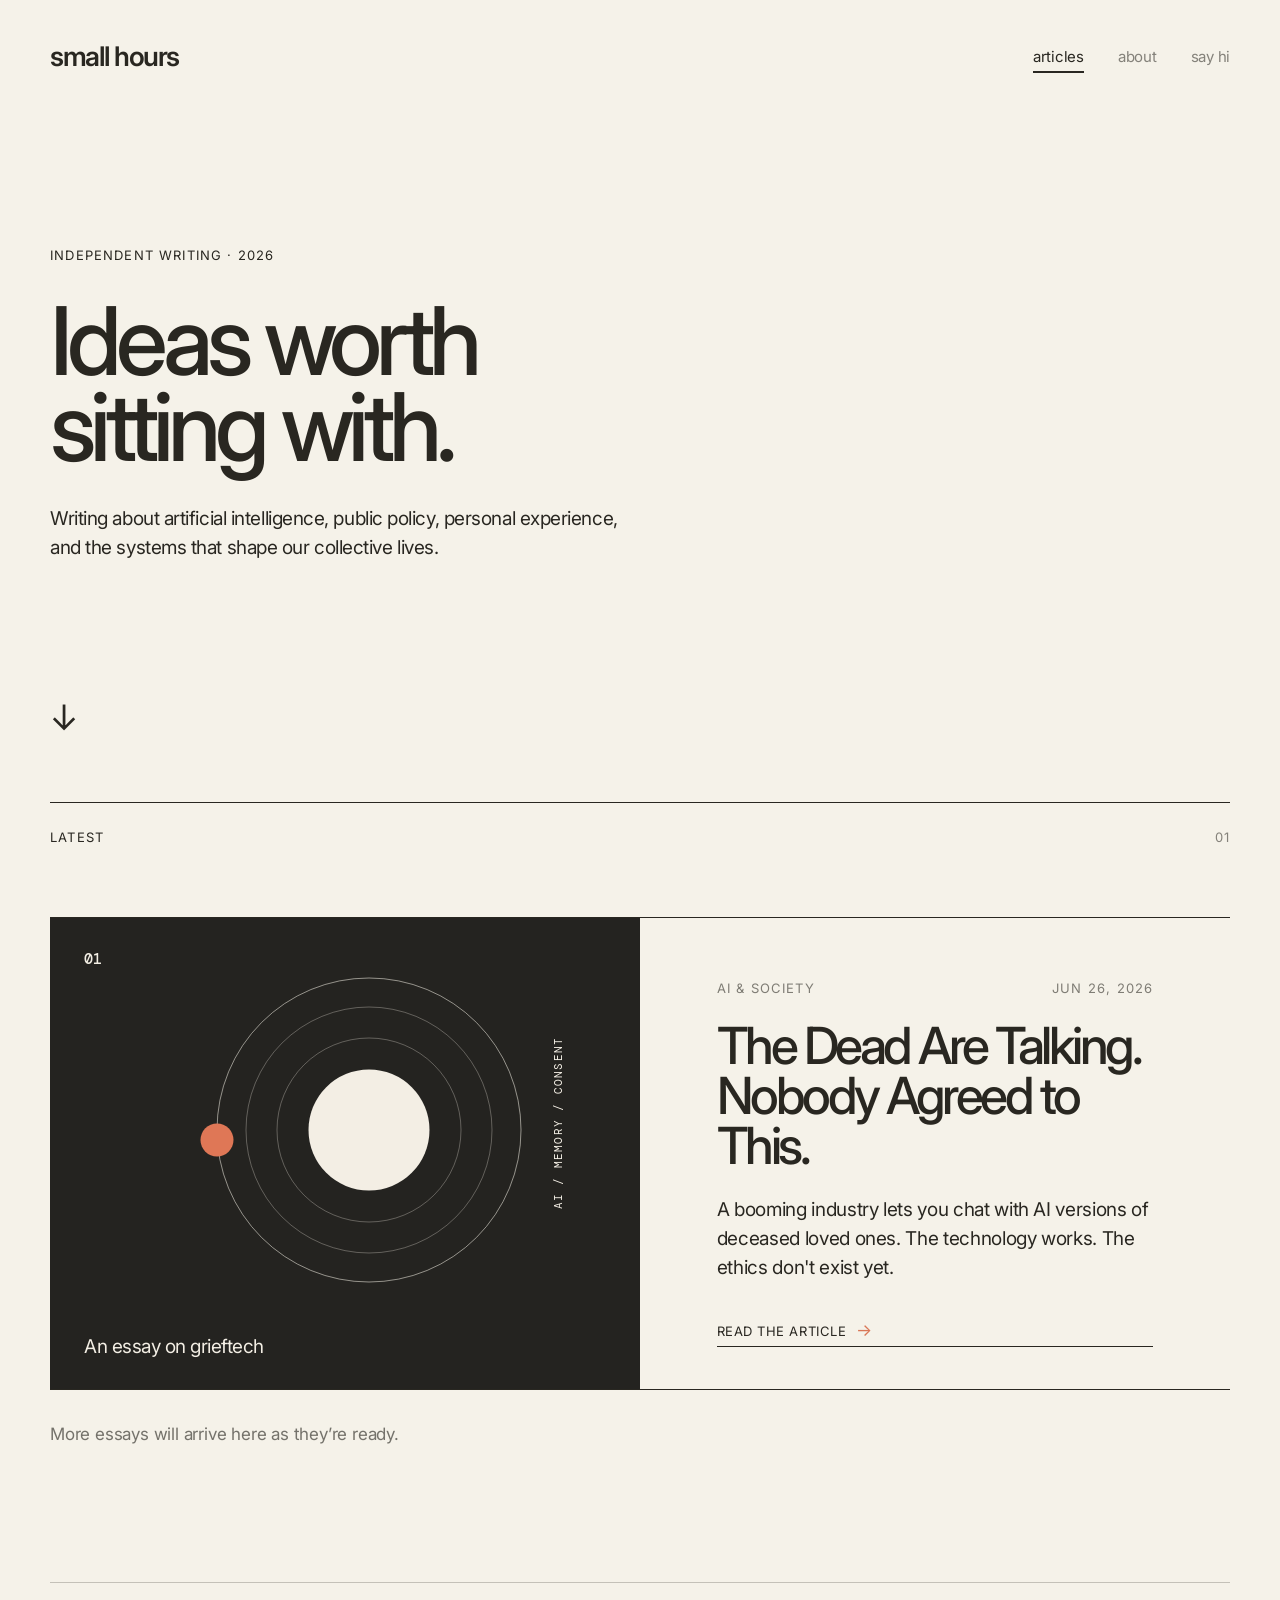
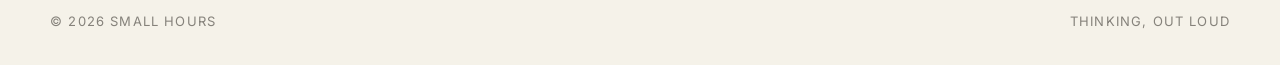
==== index.html @ 5e8f511c "Launch Small Hours" ====
<!doctype html>
<html lang="en">
  <head>
    <meta charset="UTF-8" />
    <meta name="viewport" content="width=device-width, initial-scale=1.0" />
    <meta name="description" content="Ideas, experiences, and questions about how the world works." />
    <title>small hours — thinking in public</title>
    <link rel="preconnect" href="https://fonts.googleapis.com" />
    <link rel="preconnect" href="https://fonts.gstatic.com" crossorigin />
    <link href="https://fonts.googleapis.com/css2?family=DM+Mono:wght@400;500&family=Inter:wght@400;500;600;700&family=Source+Serif+4:opsz,wght@8..60,400;8..60,500&display=swap" rel="stylesheet" />
    <link rel="stylesheet" href="./styles.css" />
  </head>
  <body>
    <header class="site-header">
      <a class="wordmark" href="#top" aria-label="small hours home">small hours</a>
      <nav aria-label="Main navigation">
        <a class="active" href="#writing">articles</a>
        <a href="./about.html">about</a>
        <a href="mailto:hello@smallhours.com">say hi</a>
      </nav>
    </header>

    <main id="top">
      <section class="intro" aria-labelledby="intro-heading">
        <p class="eyebrow">INDEPENDENT WRITING · 2026</p>
        <h1 id="intro-heading">Ideas worth<br />sitting with.</h1>
        <p class="lede">Writing about artificial intelligence, public policy, personal experience, and the systems that shape our collective lives.</p>
        <a class="down" href="#writing" aria-label="Scroll to writing">↓</a>
      </section>

      <section class="writing" id="writing" aria-labelledby="writing-heading">
        <div class="section-head">
          <p class="eyebrow" id="writing-heading">LATEST</p>
          <span>01</span>
        </div>
        <div id="article-list" aria-live="polite"></div>
      </section>

    </main>

    <footer><span>© 2026 SMALL HOURS</span><span>THINKING, OUT LOUD</span></footer>
    <script src="./articles.js"></script>
    <script src="./app.js"></script>
  </body>
</html>
---- styles.css ----
:root {
  --ink: #292721;
  --paper: #f5f2e9;
  --orange: #d97757;
  --line: rgba(41, 39, 33, .24);
  --mono: "DM Mono", monospace;
  --sans: "Inter", Arial, sans-serif;
  --serif: "Source Serif 4", Georgia, serif;
}

* { box-sizing: border-box; }
html { scroll-behavior: smooth; }
body { margin: 0; color: var(--ink); background: var(--paper); font-family: var(--sans); }
a { color: inherit; text-decoration: none; }

.site-header, main, footer { width: min(1180px, calc(100% - 64px)); margin: auto; }
.site-header { height: 112px; display: flex; justify-content: space-between; align-items: center; }
.wordmark { font-size: 27px; font-weight: 600; letter-spacing: -1.5px; }
nav { display: flex; gap: 34px; font-size: 15px; letter-spacing: -.25px; }
nav a { opacity: .55; position: relative; transition: opacity .2s, transform .2s; transform-origin: center; }
nav a::after { content: ""; position: absolute; height: 1.5px; left: 0; right: 0; bottom: -7px; background: currentColor; transform: scaleX(0); transform-origin: left; transition: transform .2s; }
nav a:hover { opacity: 1; transform: scale(1.08); } nav a:hover::after, nav .active::after { transform: scaleX(1); } nav .active { opacity: 1; }
.intro { min-height: 690px; padding: 135px 0 75px; position: relative; }
.eyebrow, .post-meta, .section-head, footer { font-size: 13px; letter-spacing: .09em; text-transform: uppercase; }
.eyebrow { margin: 0; }
h1 { margin: 35px 0 35px; font: 500 clamp(58px, 7.4vw, 112px)/.91 var(--sans); letter-spacing: -6px; max-width: 1000px; }
.lede { max-width: 570px; margin: 0; font-size: 19px; line-height: 1.5; letter-spacing: -.45px; }
.down { position: absolute; bottom: 64px; font-size: 35px; transition: transform .2s; }.down:hover { transform: translateY(5px); }
.writing { border-top: 1px solid var(--ink); padding: 26px 0 138px; }
.section-head { display: flex; justify-content: space-between; margin-bottom: 72px; }.section-head span { opacity: .55; }
.featured-post { display: grid; grid-template-columns: 1fr 1fr; border-top: 1px solid var(--ink); border-bottom: 1px solid var(--ink); }
.featured-art { min-height: 390px; display: block; position: relative; overflow: hidden; background: #242320; color: #f3eee4; }
.art-number { position: absolute; top: 31px; left: 34px; z-index: 2; font: 500 15px var(--mono); }.art-orbit { width: 305px; height: 305px; border: 1px solid rgba(243,238,228,.55); border-radius: 50%; position: absolute; top: 45%; left: 54%; transform: translate(-50%, -50%); }.art-orbit::after { content: ""; position: absolute; width: 33px; height: 33px; border-radius: 50%; background: #df7756; top: 48%; left: -17px; }.art-orbit i { position: absolute; border: 1px solid rgba(243,238,228,.3); border-radius: 50%; inset: 28px; }.art-orbit i:nth-child(2) { inset: 59px; }.art-orbit i:nth-child(3) { inset: 91px; background: #f3eee4; border: 0; }.art-theme { position: absolute; transform: rotate(-90deg); right: -4px; top: 42%; font: 11px var(--mono); letter-spacing: .11em; }.art-caption { position: absolute; bottom: 31px; left: 34px; font-size: 19px; letter-spacing: -.5px; }
.article-copy { padding: 42px clamp(42px, 6vw, 92px); display: flex; flex-direction: column; justify-content: center; }
.post-meta { display: flex; justify-content: space-between; padding: 20px 0 0; color: rgba(41,39,33,.58); }
.featured-post h2 { margin: 24px 0 24px; max-width: 600px; font: 500 clamp(43px, 4vw, 64px)/.98 var(--sans); letter-spacing: -3.5px; }.featured-post h2 a:hover { color: var(--orange); }
.article-copy > p { font-size: 19px; line-height: 1.55; letter-spacing: -.35px; max-width: 500px; margin: 0 0 37px; }
.text-link { display: inline-block; font-size: 13px; letter-spacing: .04em; text-transform: uppercase; border-bottom: 1px solid currentColor; padding-bottom: 6px; }.text-link span { color: var(--orange); font-size: 17px; padding-left: 5px; }
.soon { margin: 34px 0 0; color: rgba(41,39,33,.63); font-size: 17px; letter-spacing: -.2px; }
.about { border-top: 1px solid var(--ink); padding: 26px 0 142px; }.about > p:nth-child(2) { font: 500 clamp(46px, 5.4vw, 82px)/.99 var(--sans); letter-spacing: -4.5px; margin: 47px 0 27px; max-width: 940px; }.about-note { margin: 0; color: rgba(41,39,33,.58); font-size: 18px; }
footer { border-top: 1px solid var(--line); padding: 30px 0 36px; display: flex; justify-content: space-between; color: rgba(41,39,33,.55); }

.article-page { width: min(1000px, calc(100% - 64px)); margin: auto; padding: 56px 0 150px; }.back-link { display: inline-block; font-size: 14px; margin-bottom: 74px; border-bottom: 1px solid transparent; padding-bottom: 4px; }.back-link:hover { border-color: currentColor; }.article-header { border-bottom: 1px solid var(--ink); padding-bottom: 58px; }.article-header h1 { margin: 28px 0 27px; max-width: 860px; font-size: clamp(48px, 5.4vw, 82px); letter-spacing: -4.8px; }.article-header > p { font: 400 22px/1.42 var(--serif); max-width: 680px; margin: 0; letter-spacing: -.25px; }.article-body { max-width: 650px; margin: 0 auto; padding: 56px 0 72px; }.article-body p { font: 400 18px/1.62 var(--serif); letter-spacing: -.12px; margin: 0 0 27px; }.article-body a { text-decoration: underline; text-decoration-color: #ba8a72; text-underline-offset: 3px; text-decoration-thickness: 1px; }.article-body blockquote { border-left: 2px solid #cbbdad; margin: 40px 0; padding: 4px 0 4px 24px; color: #4a443c; font: italic 400 20px/1.5 var(--serif); }.article-body blockquote cite { display: block; margin-top: 13px; color: rgba(41,39,33,.58); font: 12px var(--sans); font-style: normal; letter-spacing: .08em; text-transform: uppercase; }.article-body hr { border: 0; border-top: 1px solid var(--line); margin: 50px 0; }
.about-page { width: min(1180px, calc(100% - 64px)); min-height: calc(100vh - 247px); margin: auto; padding: 96px 0 135px; }.about-page h1 { margin-top: 30px; }.about-placeholder { width: min(560px, 100%); margin: 80px 0 0 auto; border-top: 1px solid var(--ink); padding-top: 24px; }.about-placeholder p { margin: 0 0 22px; font: 400 22px/1.45 var(--serif); letter-spacing: -.22px; }

@media (max-width: 820px) { .site-header, main, footer { width: min(100% - 36px, 1180px); }.site-header { height: 78px; }.wordmark { font-size: 21px; } nav { gap: 14px; font-size: 11px; }.intro { min-height: 555px; padding-top: 95px; } h1 { font-size: clamp(54px, 15vw, 78px); letter-spacing: -4px; }.lede { font-size: 17px; }.featured-post { grid-template-columns: 1fr; }.featured-art { min-height: 325px; }.article-copy { min-height: 380px; padding: 38px 0; }.featured-post h2 { font-size: 43px; }.article-copy > p { font-size: 17px; }.writing { padding-bottom: 85px; }.about { padding-bottom: 95px; }.about > p:nth-child(2) { font-size: 46px; letter-spacing: -3px; }.about-note { font-size: 16px; } .article-page { width: min(100% - 36px, 1000px); padding: 36px 0 90px; }.back-link { margin-bottom: 60px; }.article-header { padding-bottom: 50px; }.article-header h1 { font-size: 56px; }.article-header > p { font-size: 19px; }.article-body { padding-top: 42px; }.article-body p { font-size: 17px; line-height: 1.6; }.about-page { width: min(100% - 36px, 1180px); padding: 75px 0 90px; }.about-placeholder { margin-top: 55px; }.about-placeholder p { font-size: 19px; } footer { font-size: 9px; } }
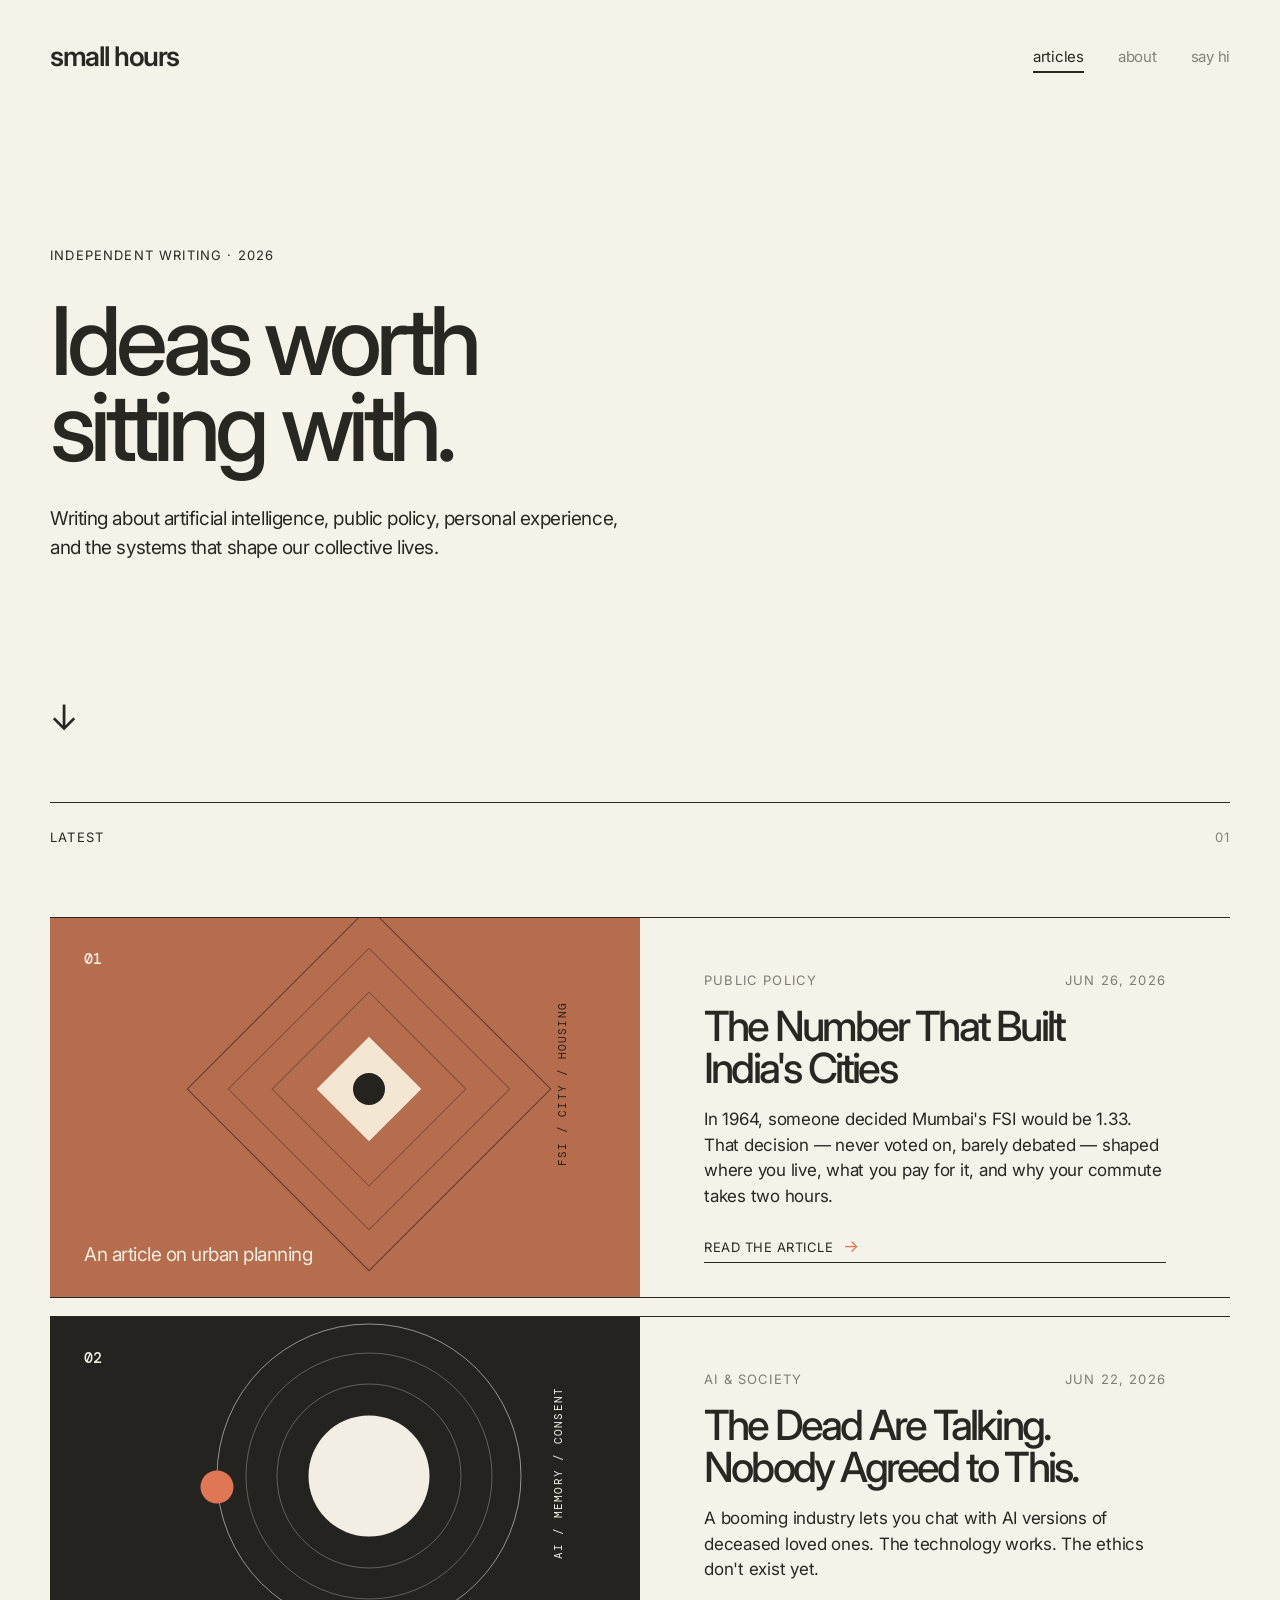
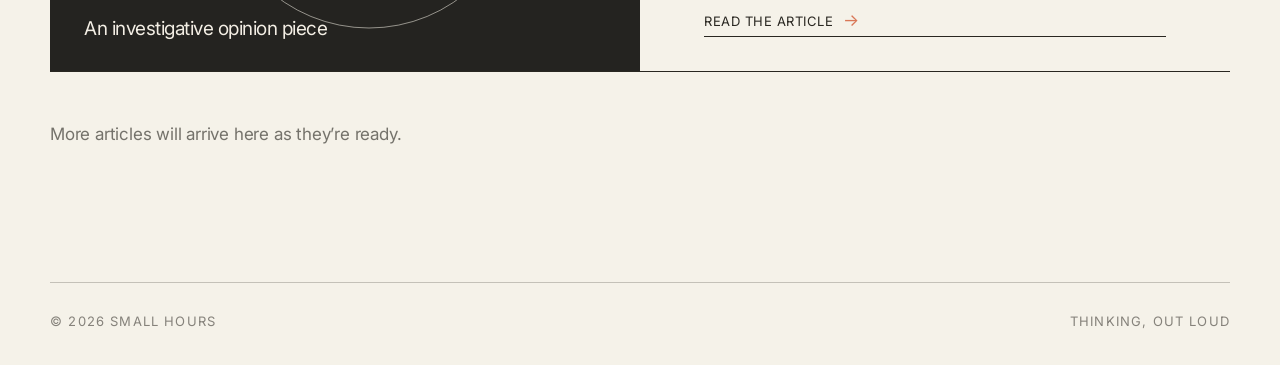
==== commit 95562c5b: "Update about page copy" ====
--- a/index.html
+++ b/index.html
@@ -16,7 +16,7 @@
       <nav aria-label="Main navigation">
         <a class="active" href="#writing">articles</a>
         <a href="./about.html">about</a>
-        <a href="mailto:hello@smallhours.com">say hi</a>
+        <a href="mailto:raghavmehra1406@gmail.com">say hi</a>
       </nav>
     </header>
 
--- a/styles.css
+++ b/styles.css
@@ -28,19 +28,22 @@
 .down { position: absolute; bottom: 64px; font-size: 35px; transition: transform .2s; }.down:hover { transform: translateY(5px); }
 .writing { border-top: 1px solid var(--ink); padding: 26px 0 138px; }
 .section-head { display: flex; justify-content: space-between; margin-bottom: 72px; }.section-head span { opacity: .55; }
+#article-list { display: grid; gap: 18px; }
 .featured-post { display: grid; grid-template-columns: 1fr 1fr; border-top: 1px solid var(--ink); border-bottom: 1px solid var(--ink); }
-.featured-art { min-height: 390px; display: block; position: relative; overflow: hidden; background: #242320; color: #f3eee4; }
+.featured-art { min-height: 300px; display: block; position: relative; overflow: hidden; background: #242320; color: #f3eee4; }
 .art-number { position: absolute; top: 31px; left: 34px; z-index: 2; font: 500 15px var(--mono); }.art-orbit { width: 305px; height: 305px; border: 1px solid rgba(243,238,228,.55); border-radius: 50%; position: absolute; top: 45%; left: 54%; transform: translate(-50%, -50%); }.art-orbit::after { content: ""; position: absolute; width: 33px; height: 33px; border-radius: 50%; background: #df7756; top: 48%; left: -17px; }.art-orbit i { position: absolute; border: 1px solid rgba(243,238,228,.3); border-radius: 50%; inset: 28px; }.art-orbit i:nth-child(2) { inset: 59px; }.art-orbit i:nth-child(3) { inset: 91px; background: #f3eee4; border: 0; }.art-theme { position: absolute; transform: rotate(-90deg); right: -4px; top: 42%; font: 11px var(--mono); letter-spacing: .11em; }.art-caption { position: absolute; bottom: 31px; left: 34px; font-size: 19px; letter-spacing: -.5px; }
-.article-copy { padding: 42px clamp(42px, 6vw, 92px); display: flex; flex-direction: column; justify-content: center; }
+.cover-city { background: #b56d4e; }.cover-city .art-orbit { width: 258px; height: 258px; border-radius: 0; transform: translate(-50%, -50%) rotate(45deg); border-color: rgba(33, 30, 26, .62); }.cover-city .art-orbit::after { width: 32px; height: 32px; top: calc(50% - 16px); left: calc(50% - 16px); background: #26221e; }.cover-city .art-orbit i { border-radius: 0; border-color: rgba(33, 30, 26, .38); }.cover-city .art-orbit i:nth-child(3) { background: #f3e6d2; }.cover-city .art-theme { color: #261f1a; }
+.article-copy { padding: 34px clamp(38px, 5vw, 68px); display: flex; flex-direction: column; justify-content: center; }
 .post-meta { display: flex; justify-content: space-between; padding: 20px 0 0; color: rgba(41,39,33,.58); }
-.featured-post h2 { margin: 24px 0 24px; max-width: 600px; font: 500 clamp(43px, 4vw, 64px)/.98 var(--sans); letter-spacing: -3.5px; }.featured-post h2 a:hover { color: var(--orange); }
-.article-copy > p { font-size: 19px; line-height: 1.55; letter-spacing: -.35px; max-width: 500px; margin: 0 0 37px; }
+.featured-post h2 { margin: 18px 0 18px; max-width: 560px; font: 500 clamp(34px, 3.25vw, 52px)/1 var(--sans); letter-spacing: -2.8px; }.featured-post h2 a:hover { color: var(--orange); }
+.article-copy > p { font-size: 17px; line-height: 1.5; letter-spacing: -.25px; max-width: 465px; margin: 0 0 27px; }
 .text-link { display: inline-block; font-size: 13px; letter-spacing: .04em; text-transform: uppercase; border-bottom: 1px solid currentColor; padding-bottom: 6px; }.text-link span { color: var(--orange); font-size: 17px; padding-left: 5px; }
 .soon { margin: 34px 0 0; color: rgba(41,39,33,.63); font-size: 17px; letter-spacing: -.2px; }
 .about { border-top: 1px solid var(--ink); padding: 26px 0 142px; }.about > p:nth-child(2) { font: 500 clamp(46px, 5.4vw, 82px)/.99 var(--sans); letter-spacing: -4.5px; margin: 47px 0 27px; max-width: 940px; }.about-note { margin: 0; color: rgba(41,39,33,.58); font-size: 18px; }
 footer { border-top: 1px solid var(--line); padding: 30px 0 36px; display: flex; justify-content: space-between; color: rgba(41,39,33,.55); }
 
 .article-page { width: min(1000px, calc(100% - 64px)); margin: auto; padding: 56px 0 150px; }.back-link { display: inline-block; font-size: 14px; margin-bottom: 74px; border-bottom: 1px solid transparent; padding-bottom: 4px; }.back-link:hover { border-color: currentColor; }.article-header { border-bottom: 1px solid var(--ink); padding-bottom: 58px; }.article-header h1 { margin: 28px 0 27px; max-width: 860px; font-size: clamp(48px, 5.4vw, 82px); letter-spacing: -4.8px; }.article-header > p { font: 400 22px/1.42 var(--serif); max-width: 680px; margin: 0; letter-spacing: -.25px; }.article-body { max-width: 650px; margin: 0 auto; padding: 56px 0 72px; }.article-body p { font: 400 18px/1.62 var(--serif); letter-spacing: -.12px; margin: 0 0 27px; }.article-body a { text-decoration: underline; text-decoration-color: #ba8a72; text-underline-offset: 3px; text-decoration-thickness: 1px; }.article-body blockquote { border-left: 2px solid #cbbdad; margin: 40px 0; padding: 4px 0 4px 24px; color: #4a443c; font: italic 400 20px/1.5 var(--serif); }.article-body blockquote cite { display: block; margin-top: 13px; color: rgba(41,39,33,.58); font: 12px var(--sans); font-style: normal; letter-spacing: .08em; text-transform: uppercase; }.article-body hr { border: 0; border-top: 1px solid var(--line); margin: 50px 0; }
+.article-body .stat { margin: 38px 0; padding: 22px 0; border-top: 1px solid var(--line); border-bottom: 1px solid var(--line); display: grid; grid-template-columns: repeat(3, 1fr); gap: 16px; text-align: center; color: rgba(41,39,33,.7); font: 12px/1.35 var(--sans); }.article-body .stat.cols-2 { grid-template-columns: repeat(2, 1fr); }.article-body .stat.cols-4 { grid-template-columns: repeat(4, 1fr); }.article-body .stat strong { display: block; margin-bottom: 7px; color: var(--ink); font: 500 28px/1 var(--serif); }
 .about-page { width: min(1180px, calc(100% - 64px)); min-height: calc(100vh - 247px); margin: auto; padding: 96px 0 135px; }.about-page h1 { margin-top: 30px; }.about-placeholder { width: min(560px, 100%); margin: 80px 0 0 auto; border-top: 1px solid var(--ink); padding-top: 24px; }.about-placeholder p { margin: 0 0 22px; font: 400 22px/1.45 var(--serif); letter-spacing: -.22px; }
 
 @media (max-width: 820px) { .site-header, main, footer { width: min(100% - 36px, 1180px); }.site-header { height: 78px; }.wordmark { font-size: 21px; } nav { gap: 14px; font-size: 11px; }.intro { min-height: 555px; padding-top: 95px; } h1 { font-size: clamp(54px, 15vw, 78px); letter-spacing: -4px; }.lede { font-size: 17px; }.featured-post { grid-template-columns: 1fr; }.featured-art { min-height: 325px; }.article-copy { min-height: 380px; padding: 38px 0; }.featured-post h2 { font-size: 43px; }.article-copy > p { font-size: 17px; }.writing { padding-bottom: 85px; }.about { padding-bottom: 95px; }.about > p:nth-child(2) { font-size: 46px; letter-spacing: -3px; }.about-note { font-size: 16px; } .article-page { width: min(100% - 36px, 1000px); padding: 36px 0 90px; }.back-link { margin-bottom: 60px; }.article-header { padding-bottom: 50px; }.article-header h1 { font-size: 56px; }.article-header > p { font-size: 19px; }.article-body { padding-top: 42px; }.article-body p { font-size: 17px; line-height: 1.6; }.about-page { width: min(100% - 36px, 1180px); padding: 75px 0 90px; }.about-placeholder { margin-top: 55px; }.about-placeholder p { font-size: 19px; } footer { font-size: 9px; } }
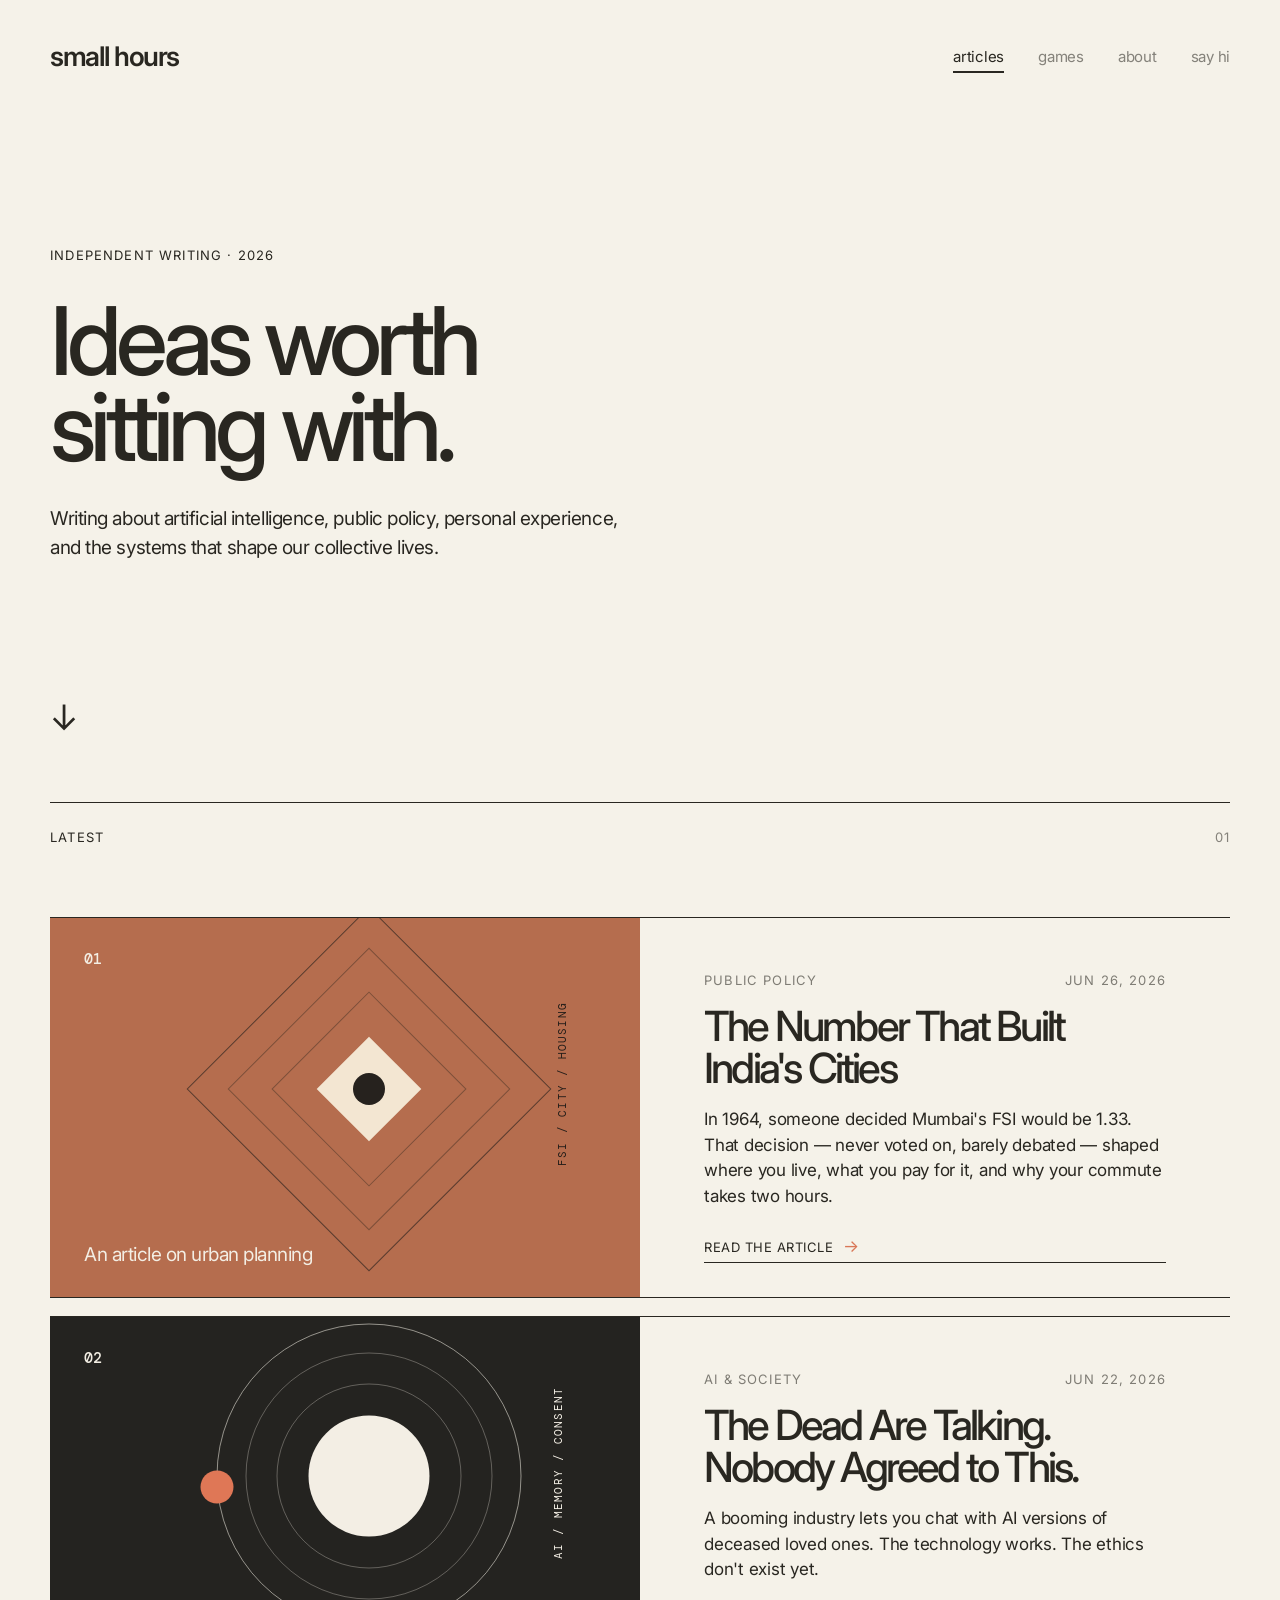
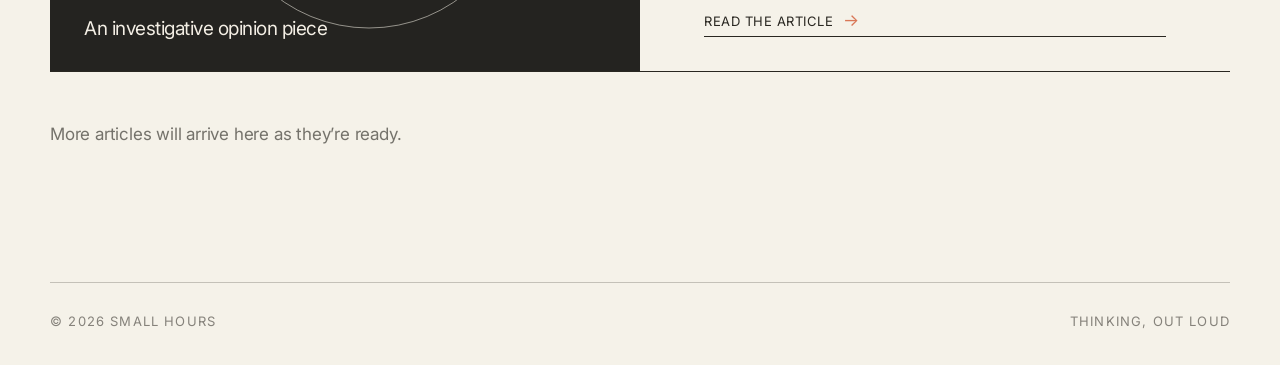
==== commit 37b92433: "Add games section and playable puzzles" ====
--- a/index.html
+++ b/index.html
@@ -15,6 +15,7 @@
       <a class="wordmark" href="#top" aria-label="small hours home">small hours</a>
       <nav aria-label="Main navigation">
         <a class="active" href="#writing">articles</a>
+        <a href="./games.html">games</a>
         <a href="./about.html">about</a>
         <a href="mailto:raghavmehra1406@gmail.com">say hi</a>
       </nav>
--- a/styles.css
+++ b/styles.css
@@ -45,5 +45,10 @@
 .article-page { width: min(1000px, calc(100% - 64px)); margin: auto; padding: 56px 0 150px; }.back-link { display: inline-block; font-size: 14px; margin-bottom: 74px; border-bottom: 1px solid transparent; padding-bottom: 4px; }.back-link:hover { border-color: currentColor; }.article-header { border-bottom: 1px solid var(--ink); padding-bottom: 58px; }.article-header h1 { margin: 28px 0 27px; max-width: 860px; font-size: clamp(48px, 5.4vw, 82px); letter-spacing: -4.8px; }.article-header > p { font: 400 22px/1.42 var(--serif); max-width: 680px; margin: 0; letter-spacing: -.25px; }.article-body { max-width: 650px; margin: 0 auto; padding: 56px 0 72px; }.article-body p { font: 400 18px/1.62 var(--serif); letter-spacing: -.12px; margin: 0 0 27px; }.article-body a { text-decoration: underline; text-decoration-color: #ba8a72; text-underline-offset: 3px; text-decoration-thickness: 1px; }.article-body blockquote { border-left: 2px solid #cbbdad; margin: 40px 0; padding: 4px 0 4px 24px; color: #4a443c; font: italic 400 20px/1.5 var(--serif); }.article-body blockquote cite { display: block; margin-top: 13px; color: rgba(41,39,33,.58); font: 12px var(--sans); font-style: normal; letter-spacing: .08em; text-transform: uppercase; }.article-body hr { border: 0; border-top: 1px solid var(--line); margin: 50px 0; }
 .article-body .stat { margin: 38px 0; padding: 22px 0; border-top: 1px solid var(--line); border-bottom: 1px solid var(--line); display: grid; grid-template-columns: repeat(3, 1fr); gap: 16px; text-align: center; color: rgba(41,39,33,.7); font: 12px/1.35 var(--sans); }.article-body .stat.cols-2 { grid-template-columns: repeat(2, 1fr); }.article-body .stat.cols-4 { grid-template-columns: repeat(4, 1fr); }.article-body .stat strong { display: block; margin-bottom: 7px; color: var(--ink); font: 500 28px/1 var(--serif); }
 .about-page { width: min(1180px, calc(100% - 64px)); min-height: calc(100vh - 247px); margin: auto; padding: 96px 0 135px; }.about-page h1 { margin-top: 30px; }.about-placeholder { width: min(560px, 100%); margin: 80px 0 0 auto; border-top: 1px solid var(--ink); padding-top: 24px; }.about-placeholder p { margin: 0 0 22px; font: 400 22px/1.45 var(--serif); letter-spacing: -.22px; }
+.games-page { width: min(1180px, calc(100% - 64px)); min-height: calc(100vh - 247px); margin: auto; padding: 96px 0 135px; }.games-page h1 { margin-top: 30px; }.games-lede { max-width: 520px; margin: -12px 0 72px; font-size: 20px; line-height: 1.45; letter-spacing: -.35px; }.game-grid { display: grid; grid-template-columns: repeat(2, 1fr); gap: 18px; border-top: 1px solid var(--ink); padding-top: 18px; }.game-card { min-height: 280px; padding: 28px; border: 1px solid var(--ink); display: flex; flex-direction: column; justify-content: space-between; background: #242320; color: #f3eee4; }.game-card.muted { background: transparent; color: var(--ink); }.game-card span { font: 500 15px var(--mono); }.game-card h2 { margin: 0 0 12px; font: 500 clamp(32px, 4vw, 54px)/.95 var(--sans); letter-spacing: -2.8px; }.game-card p { max-width: 340px; margin: 0; font-size: 17px; line-height: 1.45; letter-spacing: -.25px; color: currentColor; opacity: .74; }
+.game-card { transition: transform .2s, background .2s, color .2s; }.game-card[href]:hover { transform: translateY(-4px); background: #11100f; }.game-card.muted[href]:hover { background: #e8e1d2; color: var(--ink); }
+.connections-page { width: min(980px, calc(100% - 64px)); margin: auto; padding: 48px 0 130px; }.connections-hero { display: grid; grid-template-columns: 1.05fr .95fr; gap: 64px; align-items: end; border-bottom: 1px solid var(--ink); padding-bottom: 44px; }.connections-hero h1 { margin: 28px 0 0; font-size: clamp(58px, 7vw, 104px); }.connections-hero > p:last-child { margin: 0 0 12px; font: 400 22px/1.42 var(--serif); letter-spacing: -.25px; }.connections-game { padding-top: 32px; }.connections-status { display: flex; justify-content: space-between; gap: 24px; margin-bottom: 18px; font: 500 14px var(--mono); letter-spacing: -.2px; }.connections-status p { margin: 0; }.solved-groups { display: grid; gap: 10px; margin-bottom: 14px; }.solved-group { padding: 18px; border: 1px solid var(--ink); text-align: center; }.solved-group h2 { margin: 0 0 6px; font: 700 16px var(--sans); text-transform: uppercase; letter-spacing: .08em; }.solved-group p { margin: 0; font: 500 15px var(--sans); }.solved-group.yellow { background: #ead07a; }.solved-group.green { background: #a8c66c; }.solved-group.blue { background: #8bb9d8; }.solved-group.purple { background: #b89ad8; }.connections-board { display: grid; grid-template-columns: repeat(4, 1fr); gap: 10px; }.connection-tile { min-height: 82px; border: 1px solid rgba(41,39,33,.3); border-radius: 0; background: #e8e1d2; color: var(--ink); cursor: pointer; font: 700 16px var(--sans); letter-spacing: -.25px; text-transform: uppercase; transition: background .15s, color .15s, transform .15s; }.connection-tile:hover { transform: translateY(-2px); }.connection-tile.selected { background: #242320; color: #f3eee4; border-color: #242320; }.connections-actions { display: flex; justify-content: center; gap: 10px; margin-top: 22px; }.connections-actions button, .share-btn { border: 1px solid var(--ink); background: transparent; color: var(--ink); padding: 12px 18px; cursor: pointer; font: 600 13px var(--sans); text-transform: uppercase; letter-spacing: .05em; }.connections-actions button:hover, .share-btn:hover { background: var(--ink); color: var(--paper); }.connections-actions button:disabled { opacity: .4; cursor: not-allowed; }.share-btn { display: block; margin: 18px auto 0; background: var(--ink); color: var(--paper); }
+.logo-page { width: min(980px, calc(100% - 64px)); margin: auto; padding: 48px 0 130px; }.logo-hero { display: grid; grid-template-columns: 1.05fr .95fr; gap: 64px; align-items: end; border-bottom: 1px solid var(--ink); padding-bottom: 44px; }.logo-hero h1 { margin: 28px 0 0; font-size: clamp(58px, 7vw, 104px); }.logo-hero > p:last-child { margin: 0 0 12px; font: 400 22px/1.42 var(--serif); letter-spacing: -.25px; }.logo-game { padding-top: 32px; }.logo-status { display: flex; justify-content: space-between; gap: 24px; margin-bottom: 18px; font: 500 14px var(--mono); letter-spacing: -.2px; }.logo-status p { margin: 0; }.logo-stage { min-height: 340px; border: 1px solid var(--ink); background: #242320; display: grid; place-items: center; overflow: hidden; }.logo-mask { width: min(520px, 86%); min-height: 230px; display: grid; place-items: center; clip-path: inset(38% 38% 38% 38%); transition: clip-path .35s ease; }.logo-mask.reveal-2 { clip-path: inset(28% 30% 28% 30%); }.logo-mask.reveal-3 { clip-path: inset(18% 20% 18% 20%); }.logo-mask.reveal-4 { clip-path: inset(8% 10% 8% 10%); }.logo-mask.reveal-5 { clip-path: inset(0); }.fake-logo { width: 100%; min-height: 230px; position: relative; display: grid; place-items: center; color: #f3eee4; }.logo-ring { width: 188px; height: 188px; border: 18px solid #d97757; border-radius: 50%; position: absolute; }.logo-ring::after { content: ""; position: absolute; width: 74px; height: 74px; right: -37px; top: 39px; border-radius: 50%; background: #f3eee4; }.logo-dot { width: 34px; height: 34px; border-radius: 50%; background: #8bb9d8; position: absolute; left: calc(50% - 17px); top: 46px; }.logo-word { position: absolute; bottom: 12px; font: 700 clamp(48px, 8vw, 88px)/1 var(--sans); letter-spacing: -5px; }.logo-star { width: 160px; height: 160px; background: #ead07a; clip-path: polygon(50% 0, 61% 35%, 98% 35%, 68% 56%, 79% 92%, 50% 70%, 21% 92%, 32% 56%, 2% 35%, 39% 35%); position: absolute; top: 18px; }.logo-line { width: 250px; height: 20px; background: #a8c66c; position: absolute; top: 74px; transform: skewX(-24deg); }.logo-line.small { width: 170px; top: 126px; background: #d97757; }.logo-arch { width: 190px; height: 140px; border: 22px solid #8bb9d8; border-bottom: 0; border-radius: 120px 120px 0 0; position: absolute; top: 38px; }.logo-block { width: 140px; height: 34px; background: #ead07a; position: absolute; top: 158px; }.logo-options { display: grid; grid-template-columns: repeat(2, 1fr); gap: 10px; margin-top: 18px; }.logo-option, .logo-actions button { border: 1px solid var(--ink); background: #fffaf0; color: var(--ink); padding: 15px 18px; cursor: pointer; font: 700 14px var(--sans); text-transform: uppercase; letter-spacing: .04em; }.logo-option:hover, .logo-actions button:hover { background: var(--ink); color: var(--paper); }.logo-option.correct { background: #a8c66c; color: var(--ink); }.logo-option.wrong { background: #e6d8c4; color: rgba(41,39,33,.45); text-decoration: line-through; }.logo-actions { display: flex; justify-content: center; gap: 10px; margin-top: 18px; }.logo-actions button { background: transparent; font-size: 13px; }.logo-actions button:disabled, .logo-option:disabled { opacity: .55; cursor: not-allowed; }
+.crossword-page { width: min(1080px, calc(100% - 64px)); margin: auto; padding: 48px 0 130px; }.crossword-hero { display: grid; grid-template-columns: 1.05fr .95fr; gap: 64px; align-items: end; border-bottom: 1px solid var(--ink); padding-bottom: 44px; }.crossword-hero h1 { margin: 28px 0 0; font-size: clamp(58px, 7vw, 104px); }.crossword-hero > p:last-child { margin: 0 0 12px; font: 400 22px/1.42 var(--serif); letter-spacing: -.25px; }.crossword-game { padding-top: 32px; }.crossword-status { display: flex; justify-content: space-between; gap: 24px; margin-bottom: 18px; font: 500 14px var(--mono); letter-spacing: -.2px; }.crossword-status p { margin: 0; }.crossword-layout { display: grid; grid-template-columns: minmax(280px, 420px) 1fr; gap: 44px; align-items: start; }.crossword-grid { display: grid; grid-template-columns: repeat(5, 1fr); border: 2px solid var(--ink); background: var(--ink); gap: 2px; }.crossword-cell { aspect-ratio: 1; background: #fffaf0; position: relative; }.crossword-cell.active-entry { background: #efe1bf; }.crossword-cell.block { background: #242320; }.crossword-cell span { position: absolute; top: 4px; left: 5px; font: 700 10px var(--sans); color: rgba(41,39,33,.62); }.crossword-cell input { width: 100%; height: 100%; border: 0; background: transparent; color: var(--ink); text-align: center; font: 700 clamp(24px, 4vw, 42px)/1 var(--sans); text-transform: uppercase; outline: 0; }.crossword-cell input:focus { background: #ead07a; }.crossword-cell input.right { background: rgba(168,198,108,.45); }.crossword-cell input.wrong { background: rgba(217,119,87,.36); }.crossword-clues { display: grid; grid-template-columns: repeat(2, 1fr); gap: 30px; border-top: 1px solid var(--ink); padding-top: 22px; }.crossword-clues h2 { margin: 0 0 14px; font: 700 14px var(--sans); text-transform: uppercase; letter-spacing: .08em; }.crossword-clues ol { margin: 0; padding: 0; list-style: none; }.crossword-clues li { margin: 0 0 13px; font: 400 17px/1.35 var(--serif); letter-spacing: -.15px; }.crossword-clues li span { font: 700 13px var(--sans); }.crossword-actions { display: flex; justify-content: center; gap: 10px; margin-top: 24px; }.crossword-actions button { border: 1px solid var(--ink); background: transparent; color: var(--ink); padding: 12px 18px; cursor: pointer; font: 600 13px var(--sans); text-transform: uppercase; letter-spacing: .05em; }.crossword-actions button:hover { background: var(--ink); color: var(--paper); }
 
-@media (max-width: 820px) { .site-header, main, footer { width: min(100% - 36px, 1180px); }.site-header { height: 78px; }.wordmark { font-size: 21px; } nav { gap: 14px; font-size: 11px; }.intro { min-height: 555px; padding-top: 95px; } h1 { font-size: clamp(54px, 15vw, 78px); letter-spacing: -4px; }.lede { font-size: 17px; }.featured-post { grid-template-columns: 1fr; }.featured-art { min-height: 325px; }.article-copy { min-height: 380px; padding: 38px 0; }.featured-post h2 { font-size: 43px; }.article-copy > p { font-size: 17px; }.writing { padding-bottom: 85px; }.about { padding-bottom: 95px; }.about > p:nth-child(2) { font-size: 46px; letter-spacing: -3px; }.about-note { font-size: 16px; } .article-page { width: min(100% - 36px, 1000px); padding: 36px 0 90px; }.back-link { margin-bottom: 60px; }.article-header { padding-bottom: 50px; }.article-header h1 { font-size: 56px; }.article-header > p { font-size: 19px; }.article-body { padding-top: 42px; }.article-body p { font-size: 17px; line-height: 1.6; }.about-page { width: min(100% - 36px, 1180px); padding: 75px 0 90px; }.about-placeholder { margin-top: 55px; }.about-placeholder p { font-size: 19px; } footer { font-size: 9px; } }
+@media (max-width: 820px) { .site-header, main, footer { width: min(100% - 36px, 1180px); }.site-header { height: 78px; }.wordmark { font-size: 21px; } nav { gap: 14px; font-size: 11px; }.intro { min-height: 555px; padding-top: 95px; } h1 { font-size: clamp(54px, 15vw, 78px); letter-spacing: -4px; }.lede { font-size: 17px; }.featured-post { grid-template-columns: 1fr; }.featured-art { min-height: 325px; }.article-copy { min-height: 380px; padding: 38px 0; }.featured-post h2 { font-size: 43px; }.article-copy > p { font-size: 17px; }.writing { padding-bottom: 85px; }.about { padding-bottom: 95px; }.about > p:nth-child(2) { font-size: 46px; letter-spacing: -3px; }.about-note { font-size: 16px; } .article-page { width: min(100% - 36px, 1000px); padding: 36px 0 90px; }.back-link { margin-bottom: 60px; }.article-header { padding-bottom: 50px; }.article-header h1 { font-size: 56px; }.article-header > p { font-size: 19px; }.article-body { padding-top: 42px; }.article-body p { font-size: 17px; line-height: 1.6; }.about-page, .games-page, .connections-page, .logo-page, .crossword-page { width: min(100% - 36px, 1180px); padding: 75px 0 90px; }.about-placeholder { margin-top: 55px; }.about-placeholder p { font-size: 19px; }.games-lede { margin-bottom: 44px; font-size: 17px; }.game-grid { grid-template-columns: 1fr; }.game-card { min-height: 220px; }.connections-hero, .logo-hero, .crossword-hero { display: block; }.connections-hero > p:last-child, .logo-hero > p:last-child, .crossword-hero > p:last-child { margin-top: 28px; font-size: 18px; }.connections-board { gap: 8px; }.connection-tile { min-height: 66px; font-size: 12px; }.connections-status, .logo-status, .crossword-status { display: block; line-height: 1.7; }.connections-actions button, .share-btn, .logo-actions button, .logo-option, .crossword-actions button { padding: 11px 13px; font-size: 11px; }.logo-stage { min-height: 280px; }.logo-options { grid-template-columns: 1fr; }.logo-word { letter-spacing: -3px; }.crossword-layout, .crossword-clues { grid-template-columns: 1fr; }.crossword-grid { max-width: 420px; } footer { font-size: 9px; } }
